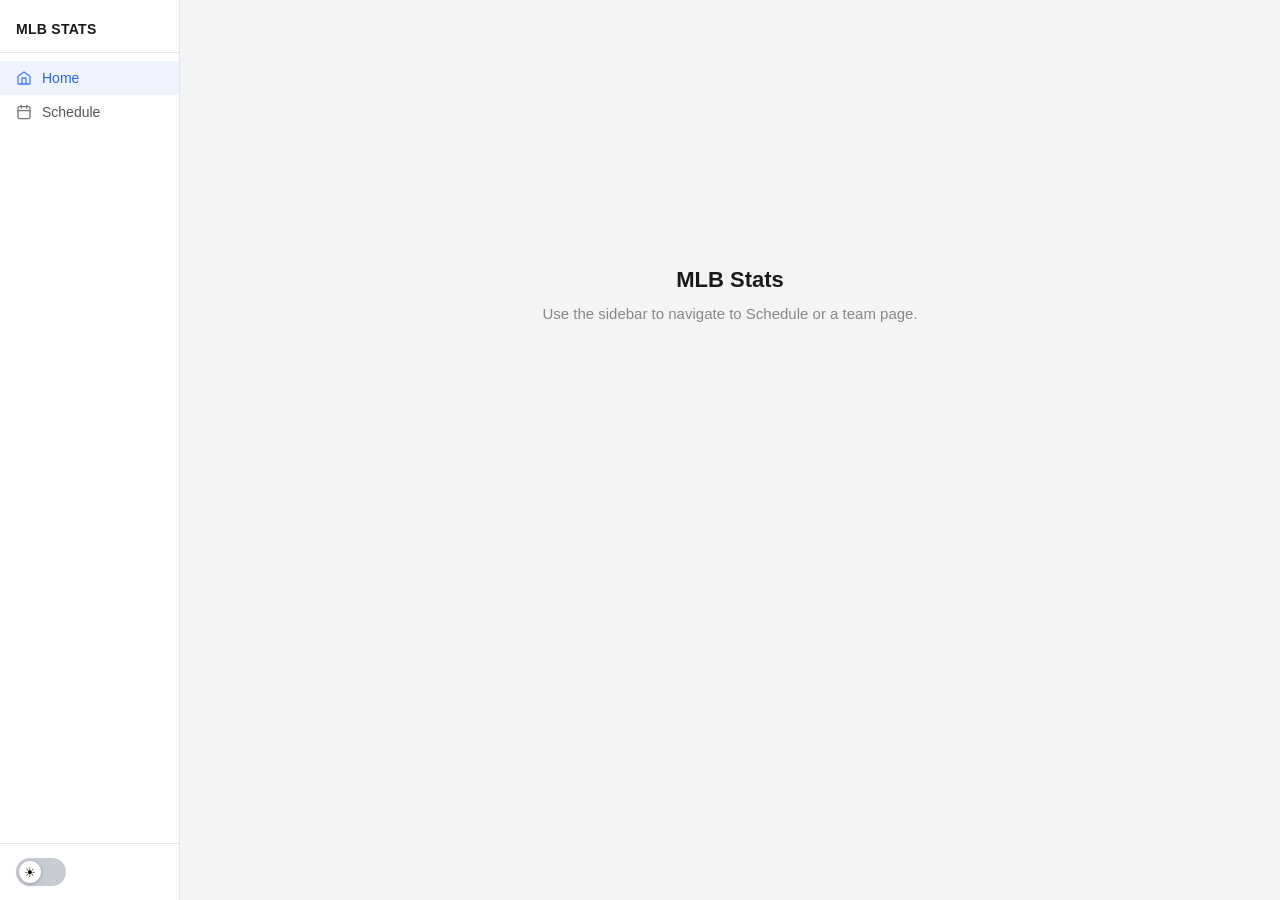
==== src/index.html @ e966ed39 "Replace hamburger menu with persistent sidebar" ====
<!DOCTYPE html>
<html lang="en">
<head>
  <meta charset="UTF-8" />
  <meta name="viewport" content="width=device-width, initial-scale=1.0" />
  <title>MLB Stats</title>
  <link rel="stylesheet" href="styles/main.css" />
  <script>(function(){if(localStorage.getItem('theme')==='dark')document.documentElement.setAttribute('data-theme','dark');})()</script>
</head>
<body>
  <div class="page">
    <div class="stub-page">
      <h1>MLB Stats</h1>
      <p>Use the sidebar to navigate to Schedule or a team page.</p>
    </div>
  </div>

  <script type="module">
    import { initSidebar } from './components/sidebar.js';
    initSidebar();
  </script>
</body>
</html>
---- src/styles/main.css ----
/* ── CSS custom properties ── */

:root {
  --bg-page:        #f2f4f6;
  --bg-card:        #ffffff;
  --bg-btn:         #ffffff;
  --bg-btn-hover:   #f0f2f5;
  --border-card:    #e2e6ea;
  --border-btn:     #dde1e7;
  --text-primary:   #1a1a1a;
  --text-secondary: #555555;
  --text-muted:     #888888;
  --text-dim:       #aaaaaa;
  --text-btn:       #333333;
  --link:           #0066cc;
  --error:          #c0392b;
}

[data-theme="dark"] {
  --bg-page:        #111111;
  --bg-card:        #1a1a1a;
  --bg-btn:         #252525;
  --bg-btn-hover:   #2e333d;
  --border-card:    #2a2a2a;
  --border-btn:     #333333;
  --text-primary:   #e2e6ea;
  --text-secondary: #aaaaaa;
  --text-muted:     #666666;
  --text-dim:       #555555;
  --text-btn:       #c8cdd5;
  --link:           #5b9cf6;
  --error:          #ee5555;
}

/* ── Reset ── */

*, *::before, *::after {
  box-sizing: border-box;
  margin: 0;
  padding: 0;
}

body {
  font-family: -apple-system, BlinkMacSystemFont, 'Segoe UI', Roboto, sans-serif;
  background: var(--bg-page);
  color: var(--text-primary);
  min-height: 100vh;
  transition: background 0.2s, color 0.2s;
  padding-left: 180px;
}

a {
  color: var(--link);
  text-decoration: none;
}

a:hover {
  text-decoration: underline;
}

/* ── Layout ── */

.page {
  max-width: 700px;
  margin: 0 auto;
  padding: 24px 16px 48px;
}

/* ── Date picker ── */

.date-nav {
  display: flex;
  align-items: center;
  gap: 8px;
  margin-bottom: 28px;
}

.date-nav__btn {
  display: inline-flex;
  align-items: center;
  justify-content: center;
  width: 34px;
  height: 34px;
  border: 1px solid var(--border-btn);
  border-radius: 8px;
  background: var(--bg-btn);
  font-size: 16px;
  cursor: pointer;
  color: var(--text-btn);
  transition: background 0.15s;
}

.date-nav__btn:hover {
  background: var(--bg-btn-hover);
}

.date-nav__label {
  font-size: 20px;
  font-weight: 600;
  min-width: 240px;
  text-align: center;
  color: var(--text-primary);
}

.date-nav__today {
  font-size: 13px;
  font-weight: 500;
  padding: 6px 12px;
  border: 1px solid var(--border-btn);
  border-radius: 8px;
  background: var(--bg-btn);
  cursor: pointer;
  color: var(--text-btn);
  transition: background 0.15s;
}

.date-nav__today:hover {
  background: var(--bg-btn-hover);
}

/* ── Section labels ── */

.section-label {
  font-size: 11px;
  font-weight: 700;
  letter-spacing: 0.08em;
  text-transform: uppercase;
  color: var(--text-muted);
  margin: 24px 0 10px;
}

/* ── Game card ── */

.game-card {
  background: var(--bg-card);
  border: 1px solid var(--border-card);
  border-radius: 12px;
  padding: 14px 18px;
  display: flex;
  align-items: stretch;
  gap: 12px;
  margin-bottom: 10px;
  transition: background 0.2s, border-color 0.2s;
}

.game-card__teams {
  flex: 1;
  display: flex;
  flex-direction: column;
  gap: 6px;
}

.team-row {
  display: flex;
  align-items: center;
  gap: 10px;
}

.team-row__abbr {
  font-size: 12px;
  font-weight: 600;
  color: var(--text-muted);
  width: 30px;
  flex-shrink: 0;
}

.team-logo {
  width: 28px;
  height: 28px;
  object-fit: contain;
  flex-shrink: 0;
}

.team-row__info {
  flex: 1;
  display: flex;
  align-items: center;
  gap: 6px;
  min-width: 0;
  overflow: hidden;
}

.team-row__name {
  font-size: 15px;
  font-weight: 500;
  white-space: nowrap;
  overflow: hidden;
  text-overflow: ellipsis;
}

.team-row__record {
  font-size: 13px;
  color: var(--text-muted);
  white-space: nowrap;
  flex-shrink: 0;
}

.team-row__score {
  font-size: 17px;
  font-weight: 500;
  min-width: 24px;
  text-align: right;
  color: var(--text-dim);
}

.team-row__score--winner {
  font-weight: 700;
  color: var(--text-primary);
}

/* ── Card status column ── */

.game-card__status {
  display: flex;
  flex-direction: column;
  align-items: flex-end;
  justify-content: space-between;
  min-width: 110px;
  flex-shrink: 0;
}

.status-label {
  font-size: 13px;
  font-weight: 500;
  color: var(--text-secondary);
}

.status-label--live {
  display: flex;
  align-items: center;
  gap: 5px;
  color: #cc2200;
  font-weight: 600;
}

.live-dot {
  width: 8px;
  height: 8px;
  border-radius: 50%;
  background: #cc2200;
  flex-shrink: 0;
  animation: pulse 1.4s ease-in-out infinite;
}

@keyframes pulse {
  0%, 100% { opacity: 1; }
  50%       { opacity: 0.35; }
}

.inning-label {
  font-size: 12px;
  color: var(--text-muted);
  text-align: right;
}

.game-card__link {
  font-size: 13px;
  font-weight: 500;
  white-space: nowrap;
}

/* ── Empty state ── */

.empty-state {
  text-align: center;
  color: var(--text-muted);
  font-size: 15px;
  padding: 48px 0;
}

/* ── Loading / error ── */

.loading, .error-msg {
  text-align: center;
  padding: 48px 0;
  color: var(--text-muted);
  font-size: 15px;
}

.error-msg {
  color: var(--error);
}

/* ── Team page header ── */

.team-header {
  display: flex;
  align-items: center;
  gap: 20px;
  padding: 8px 0 20px;
  border-bottom: 1px solid var(--border-card);
  margin-bottom: 24px;
}

.team-header__logo {
  width: 72px;
  height: 72px;
  object-fit: contain;
  flex-shrink: 0;
}

.team-header__info {
  display: flex;
  flex-direction: column;
  gap: 6px;
}

.team-header__name {
  font-size: 28px;
  font-weight: 700;
  color: var(--text-primary);
  line-height: 1.1;
}

.team-header__meta {
  display: flex;
  align-items: center;
  gap: 10px;
}

.team-header__record {
  font-size: 16px;
  color: var(--text-secondary);
  font-weight: 500;
}

.streak-badge {
  font-size: 12px;
  font-weight: 700;
  padding: 2px 8px;
  border-radius: 10px;
  letter-spacing: 0.03em;
}

.streak-badge--win {
  background: #166534;
  color: #bbf7d0;
}

.streak-badge--loss {
  background: #7f1d1d;
  color: #fecaca;
}

/* ── Team stats grid ── */

.team-stats-grid {
  display: grid;
  grid-template-columns: 1fr 1fr;
  gap: 14px;
  margin-bottom: 28px;
}

@media (max-width: 480px) {
  .team-stats-grid {
    grid-template-columns: 1fr;
  }
}

.stats-card {
  background: var(--bg-card);
  border: 1px solid var(--border-card);
  border-radius: 12px;
  padding: 16px 18px;
}

.stats-card__label {
  font-size: 11px;
  font-weight: 700;
  letter-spacing: 0.08em;
  text-transform: uppercase;
  color: var(--text-muted);
  margin-bottom: 12px;
}

.stats-card__row {
  display: flex;
  align-items: center;
  justify-content: space-between;
  padding: 9px 0;
  border-bottom: 1px solid var(--border-card);
  font-size: 14px;
}

.stats-card__row:last-child {
  border-bottom: none;
}

.stats-card__stat-name {
  color: var(--text-secondary);
  font-weight: 500;
}

.stats-card__stat-value {
  color: var(--text-primary);
  font-weight: 600;
}

/* ── Team page tabs ── */

.team-tabs {
  display: flex;
  gap: 0;
  border-bottom: 1px solid var(--border-card);
  margin-bottom: 28px;
  overflow-x: auto;
  scrollbar-width: none;
}

.team-tabs::-webkit-scrollbar {
  display: none;
}

.team-tab {
  background: none;
  border: none;
  border-bottom: 2px solid transparent;
  padding: 10px 18px;
  font-size: 15px;
  font-weight: 500;
  color: var(--text-secondary);
  cursor: pointer;
  white-space: nowrap;
  margin-bottom: -1px;
  transition: color 0.15s, border-color 0.15s;
}

.team-tab:hover {
  color: var(--text-primary);
}

.team-tab--active {
  color: #2563eb;
  border-bottom-color: #2563eb;
}

.team-tab-content {
  display: none;
  text-align: center;
  color: var(--text-muted);
  font-size: 15px;
  padding: 48px 0;
}

.team-tab-content--active {
  display: block;
}

.team-tab-content--schedule {
  padding: 0;
  text-align: left;
  max-height: 600px;
  overflow-y: auto;
}

.team-tab-content--roster {
  padding: 0;
  text-align: left;
  max-height: 600px;
  overflow-y: auto;
}

/* ── Stats table ── */

.team-tab-content--stats {
  padding: 0;
  text-align: left;
  max-height: 600px;
  overflow-y: auto;
}

.stats-table-wrap {
  overflow-x: auto;
}

.stats-table {
  width: 100%;
  border-collapse: collapse;
  font-size: 13px;
  white-space: nowrap;
}

.stats-table thead {
  position: sticky;
  top: 0;
  z-index: 1;
  background: var(--bg-card);
  box-shadow: 0 1px 0 var(--border-card);
}

.stats-table th {
  padding: 8px 10px;
  font-size: 11px;
  font-weight: 600;
  text-transform: uppercase;
  letter-spacing: 0.04em;
  color: var(--text-muted);
  text-align: center;
  cursor: pointer;
  user-select: none;
  white-space: nowrap;
}

.stats-table th:first-child {
  text-align: left;
  padding-left: 12px;
}

.stats-table th:hover {
  color: var(--text-primary);
}

.stats-table th.sort-active {
  color: var(--text-primary);
}

.stats-table td {
  padding: 7px 10px;
  text-align: center;
  border-bottom: 1px solid var(--border-card);
  color: var(--text-secondary);
}

.stats-table td:first-child {
  text-align: left;
  padding-left: 12px;
  color: var(--text-primary);
  font-weight: 500;
}

.stats-table tbody tr:last-child td {
  border-bottom: none;
}

.stats-table tbody tr:hover td {
  background: var(--bg-btn-hover);
}

/* ── Roster rows ── */

.roster-row {
  display: flex;
  align-items: center;
  gap: 12px;
  padding: 10px 12px;
  border-bottom: 1px solid var(--border-card);
  cursor: default;
  transition: background 0.12s;
}

.roster-row:last-child {
  border-bottom: none;
}

.roster-row:hover {
  background: var(--bg-btn-hover);
}

.roster-row__headshot-wrap {
  position: relative;
  width: 40px;
  height: 40px;
  flex-shrink: 0;
}

.roster-row__headshot {
  width: 40px;
  height: 40px;
  border-radius: 50%;
  object-fit: cover;
  background: var(--border-card);
}

.roster-row__initials {
  display: none;
  width: 40px;
  height: 40px;
  border-radius: 50%;
  background: var(--border-card);
  color: var(--text-secondary);
  font-size: 13px;
  font-weight: 600;
  align-items: center;
  justify-content: center;
}

.roster-row__number {
  width: 28px;
  flex-shrink: 0;
  font-size: 12px;
  color: var(--text-muted);
  text-align: right;
}

.roster-row__name {
  flex: 1;
  font-size: 14px;
  font-weight: 500;
  min-width: 0;
  white-space: nowrap;
  overflow: hidden;
  text-overflow: ellipsis;
}

.roster-row__meta {
  display: flex;
  gap: 14px;
  flex-shrink: 0;
  font-size: 12px;
  color: var(--text-muted);
}

.roster-row__pos {
  width: 28px;
  text-align: center;
  font-weight: 600;
  color: var(--text-secondary);
}

/* ── Theme toggle ── */

.theme-toggle {
  display: flex;
  align-items: center;
  background: none;
  border: none;
  cursor: pointer;
  padding: 0;
  flex-shrink: 0;
}

.theme-toggle__track {
  width: 50px;
  height: 28px;
  border-radius: 14px;
  background: #c8cdd5;
  position: relative;
  padding: 3px;
  transition: background 0.25s;
}

[data-theme="dark"] .theme-toggle__track {
  background: #3a3f4b;
}

.theme-toggle__thumb {
  width: 22px;
  height: 22px;
  border-radius: 50%;
  background: #fff;
  display: flex;
  align-items: center;
  justify-content: center;
  font-size: 13px;
  line-height: 1;
  box-shadow: 0 1px 4px rgba(0, 0, 0, 0.25);
  transition: transform 0.25s;
  transform: translateX(0);
}

[data-theme="dark"] .theme-toggle__thumb {
  transform: translateX(22px);
}

/* ── Persistent sidebar ── */

.sidebar {
  position: fixed;
  top: 0;
  left: 0;
  bottom: 0;
  width: 180px;
  background: var(--bg-card);
  border-right: 1px solid var(--border-card);
  z-index: 50;
  display: flex;
  flex-direction: column;
}

.sidebar__header {
  padding: 20px 16px 14px;
  border-bottom: 1px solid var(--border-card);
}

.sidebar__title {
  font-size: 14px;
  font-weight: 700;
  letter-spacing: 0.02em;
  color: var(--text-primary);
  text-transform: uppercase;
}

.sidebar__nav {
  display: flex;
  flex-direction: column;
  padding: 8px 0;
  flex: 1;
}

.sidebar__link {
  display: flex;
  align-items: center;
  gap: 10px;
  padding: 9px 16px;
  font-size: 14px;
  font-weight: 500;
  color: var(--text-secondary);
  text-decoration: none;
  transition: background 0.12s, color 0.12s;
}

.sidebar__link:hover {
  background: var(--bg-btn-hover);
  color: var(--text-primary);
  text-decoration: none;
}

.sidebar__link--active {
  color: #2563eb;
  background: rgba(37, 99, 235, 0.08);
}

.sidebar__link--active:hover {
  background: rgba(37, 99, 235, 0.13);
  color: #2563eb;
}

.sidebar__icon {
  display: flex;
  align-items: center;
  flex-shrink: 0;
  opacity: 0.8;
}

.sidebar__footer {
  padding: 14px 16px;
  border-top: 1px solid var(--border-card);
}

/* ── Stub pages ── */

.stub-page {
  display: flex;
  flex-direction: column;
  align-items: center;
  justify-content: center;
  min-height: 60vh;
  gap: 12px;
}

.stub-page h1 {
  font-size: 22px;
  font-weight: 600;
}

.stub-page p {
  font-size: 15px;
  color: var(--text-muted);
}
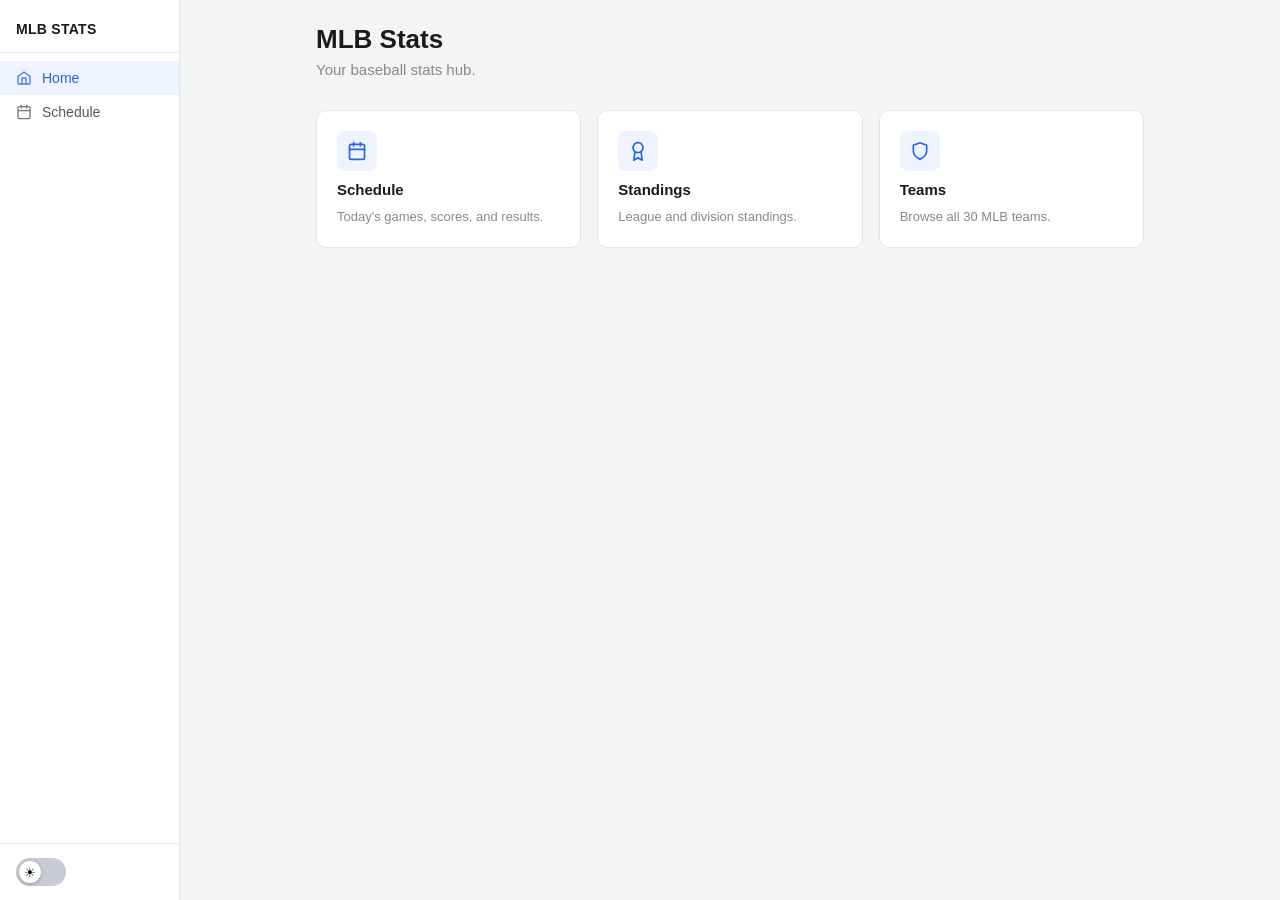
==== commit 38d90095: "Build homepage with navigation cards" ====
--- a/src/index.html
+++ b/src/index.html
@@ -8,10 +8,49 @@
   <script>(function(){if(localStorage.getItem('theme')==='dark')document.documentElement.setAttribute('data-theme','dark');})()</script>
 </head>
 <body>
-  <div class="page">
-    <div class="stub-page">
-      <h1>MLB Stats</h1>
-      <p>Use the sidebar to navigate to Schedule or a team page.</p>
+  <div class="page page--home">
+
+    <div class="home-hero">
+      <div class="home-hero__title">MLB Stats</div>
+      <div class="home-hero__sub">Your baseball stats hub.</div>
+    </div>
+
+    <div class="nav-grid">
+
+      <a class="nav-card" href="/pages/schedule">
+        <div class="nav-card__icon">
+          <svg width="20" height="20" viewBox="0 0 24 24" fill="none" stroke="currentColor" stroke-width="2" stroke-linecap="round" stroke-linejoin="round">
+            <rect x="3" y="4" width="18" height="18" rx="2" ry="2"/>
+            <line x1="16" y1="2" x2="16" y2="6"/>
+            <line x1="8" y1="2" x2="8" y2="6"/>
+            <line x1="3" y1="10" x2="21" y2="10"/>
+          </svg>
+        </div>
+        <div class="nav-card__title">Schedule</div>
+        <div class="nav-card__desc">Today's games, scores, and results.</div>
+      </a>
+
+      <a class="nav-card" href="/pages/standings">
+        <div class="nav-card__icon">
+          <svg width="20" height="20" viewBox="0 0 24 24" fill="none" stroke="currentColor" stroke-width="2" stroke-linecap="round" stroke-linejoin="round">
+            <circle cx="12" cy="8" r="6"/>
+            <path d="M8.21 13.89L7 23l5-3 5 3-1.21-9.12"/>
+          </svg>
+        </div>
+        <div class="nav-card__title">Standings</div>
+        <div class="nav-card__desc">League and division standings.</div>
+      </a>
+
+      <a class="nav-card" href="/pages/teams">
+        <div class="nav-card__icon">
+          <svg width="20" height="20" viewBox="0 0 24 24" fill="none" stroke="currentColor" stroke-width="2" stroke-linecap="round" stroke-linejoin="round">
+            <path d="M12 22s8-4 8-10V5l-8-3-8 3v7c0 6 8 10 8 10z"/>
+          </svg>
+        </div>
+        <div class="nav-card__title">Teams</div>
+        <div class="nav-card__desc">Browse all 30 MLB teams.</div>
+      </a>
+
     </div>
   </div>
 
--- a/src/styles/main.css
+++ b/src/styles/main.css
@@ -66,6 +66,78 @@
   padding: 24px 16px 48px;
 }
 
+/* ── Home page ── */
+
+.page--home {
+  max-width: 860px;
+}
+
+.home-hero {
+  margin-bottom: 32px;
+}
+
+.home-hero__title {
+  font-size: 26px;
+  font-weight: 700;
+  color: var(--text-primary);
+  margin-bottom: 6px;
+}
+
+.home-hero__sub {
+  font-size: 15px;
+  color: var(--text-muted);
+}
+
+.nav-grid {
+  display: grid;
+  grid-template-columns: repeat(3, 1fr);
+  gap: 16px;
+}
+
+.nav-card {
+  display: flex;
+  flex-direction: column;
+  gap: 10px;
+  padding: 20px;
+  background: var(--bg-card);
+  border: 1px solid var(--border-card);
+  border-radius: 10px;
+  text-decoration: none;
+  color: inherit;
+  transition: border-color 0.15s, box-shadow 0.15s;
+}
+
+.nav-card:hover {
+  border-color: #2563eb;
+  box-shadow: 0 0 0 1px #2563eb;
+  text-decoration: none;
+  color: inherit;
+}
+
+.nav-card__icon {
+  display: flex;
+  align-items: center;
+  justify-content: center;
+  width: 40px;
+  height: 40px;
+  border-radius: 8px;
+  background: rgba(37, 99, 235, 0.08);
+  color: #2563eb;
+  flex-shrink: 0;
+}
+
+.nav-card__title {
+  font-size: 15px;
+  font-weight: 600;
+  color: var(--text-primary);
+}
+
+.nav-card__desc {
+  font-size: 13px;
+  color: var(--text-muted);
+  line-height: 1.45;
+}
+
 /* ── Date picker ── */
 
 .date-nav {
